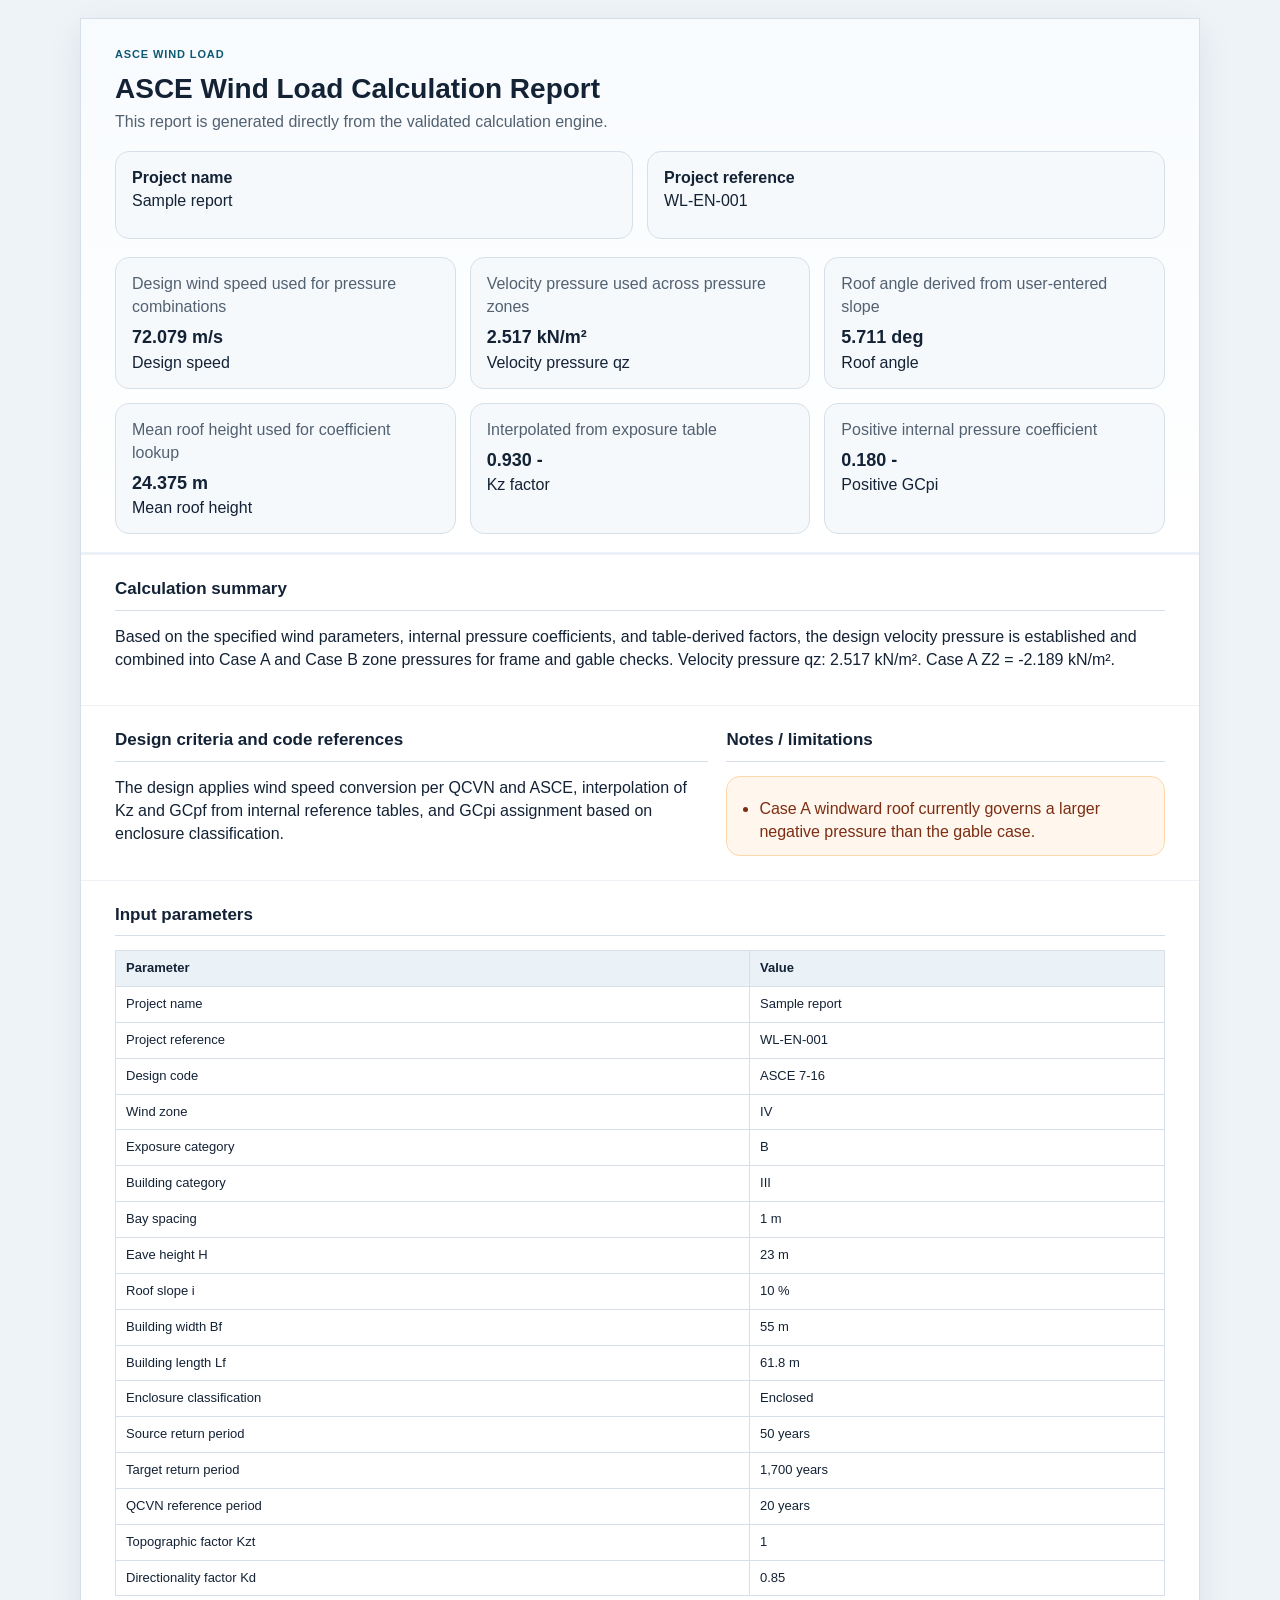
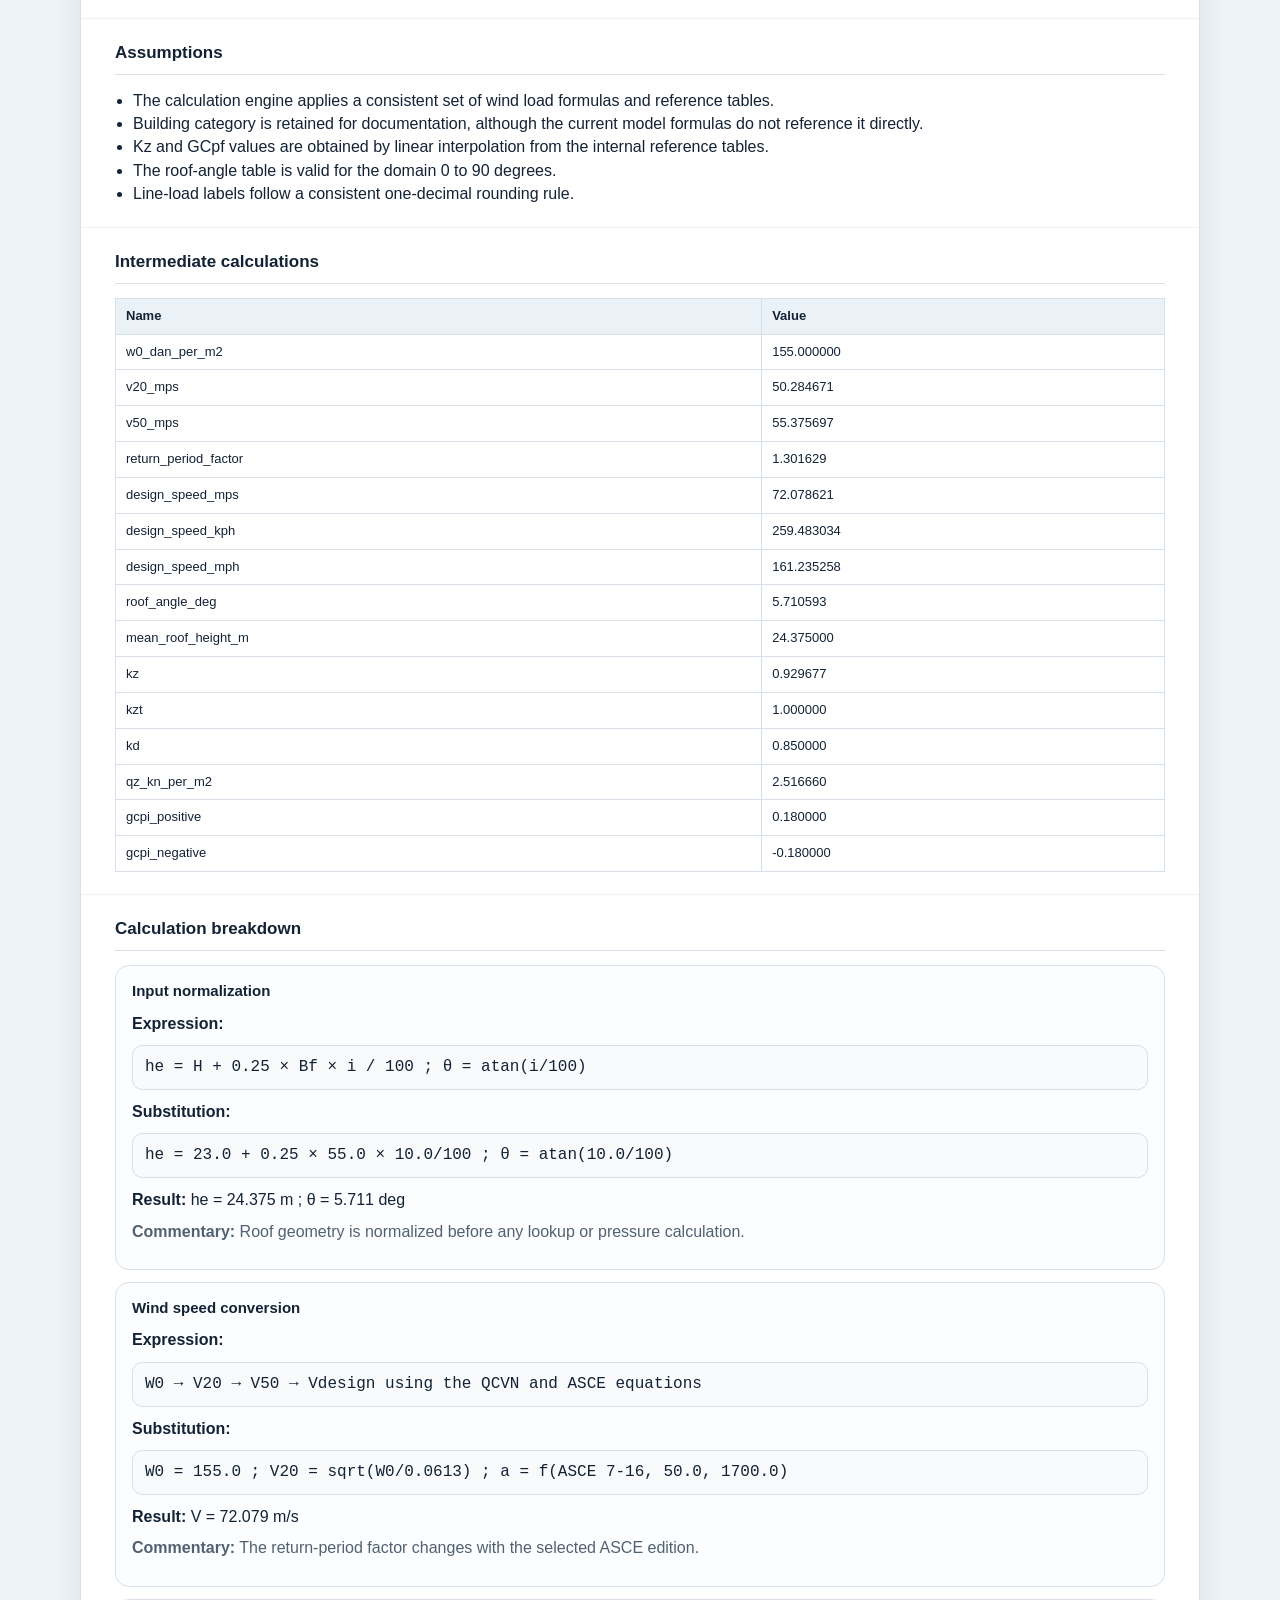
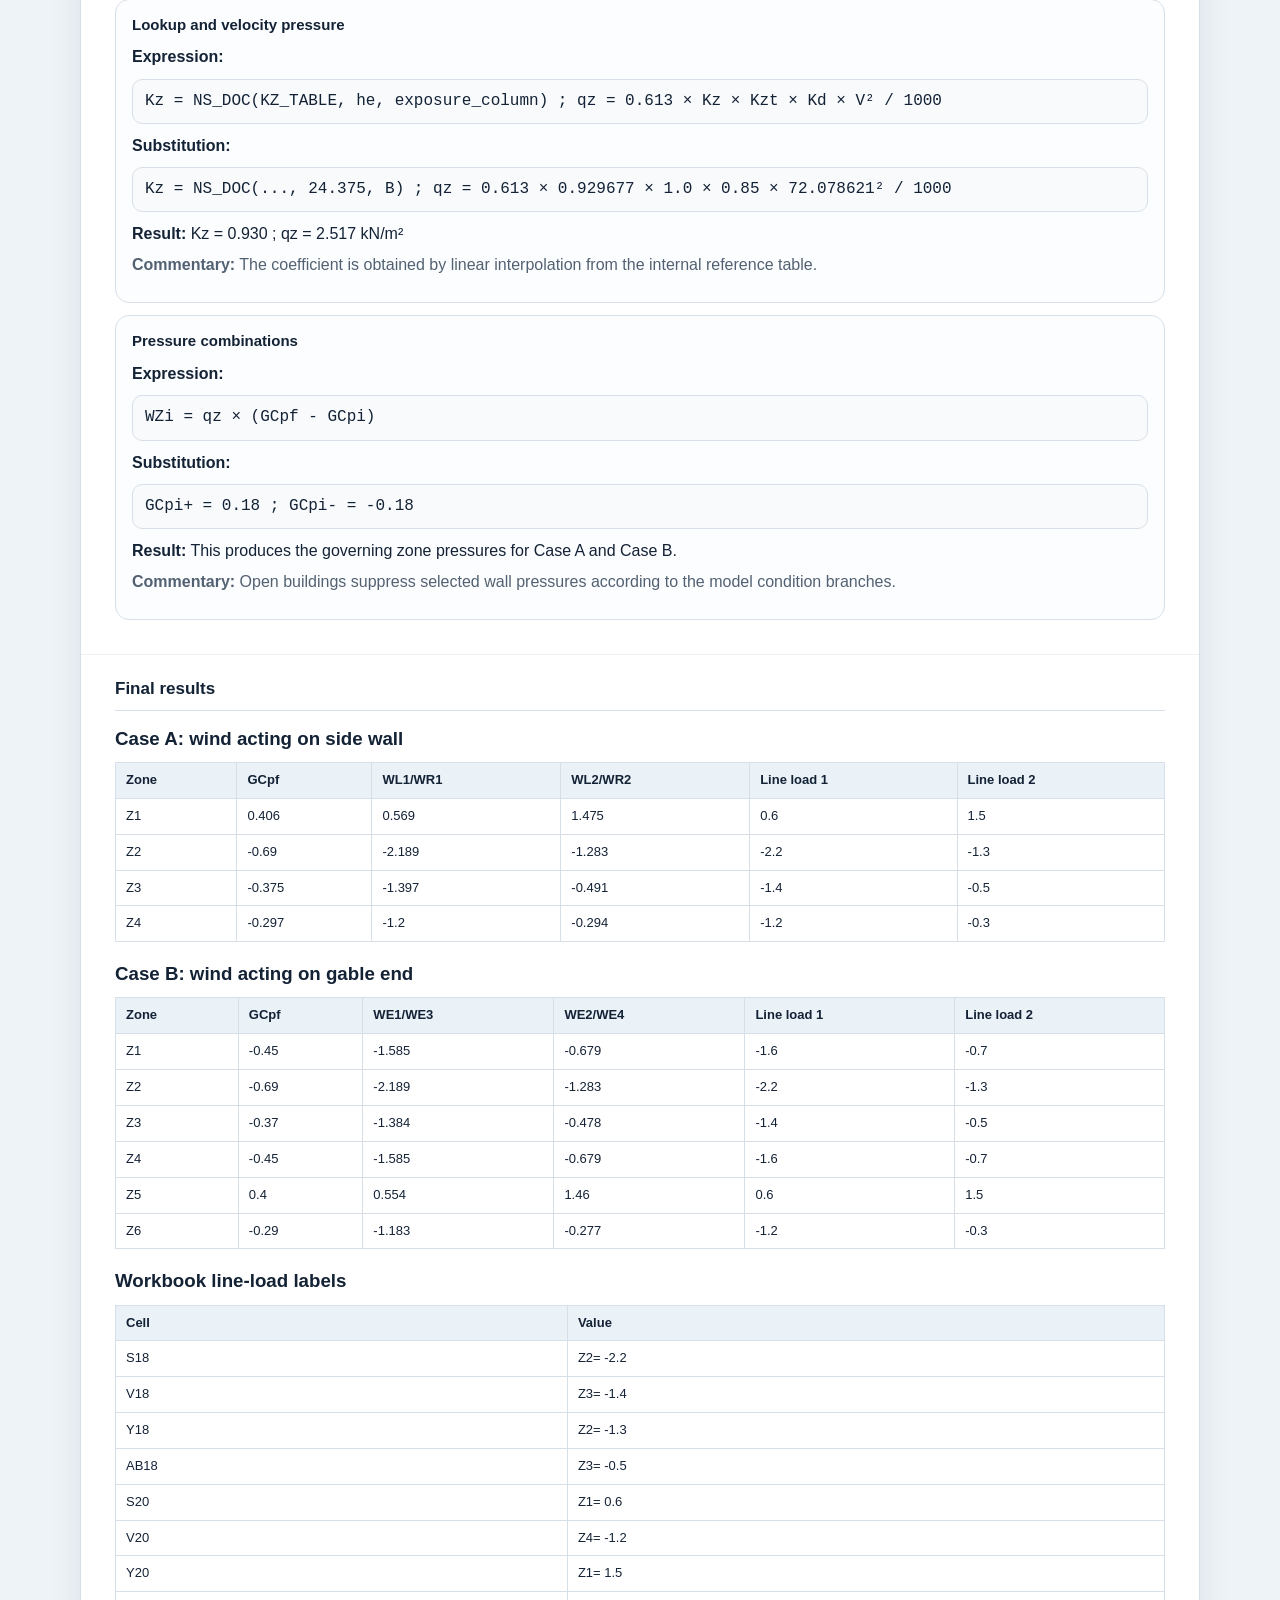
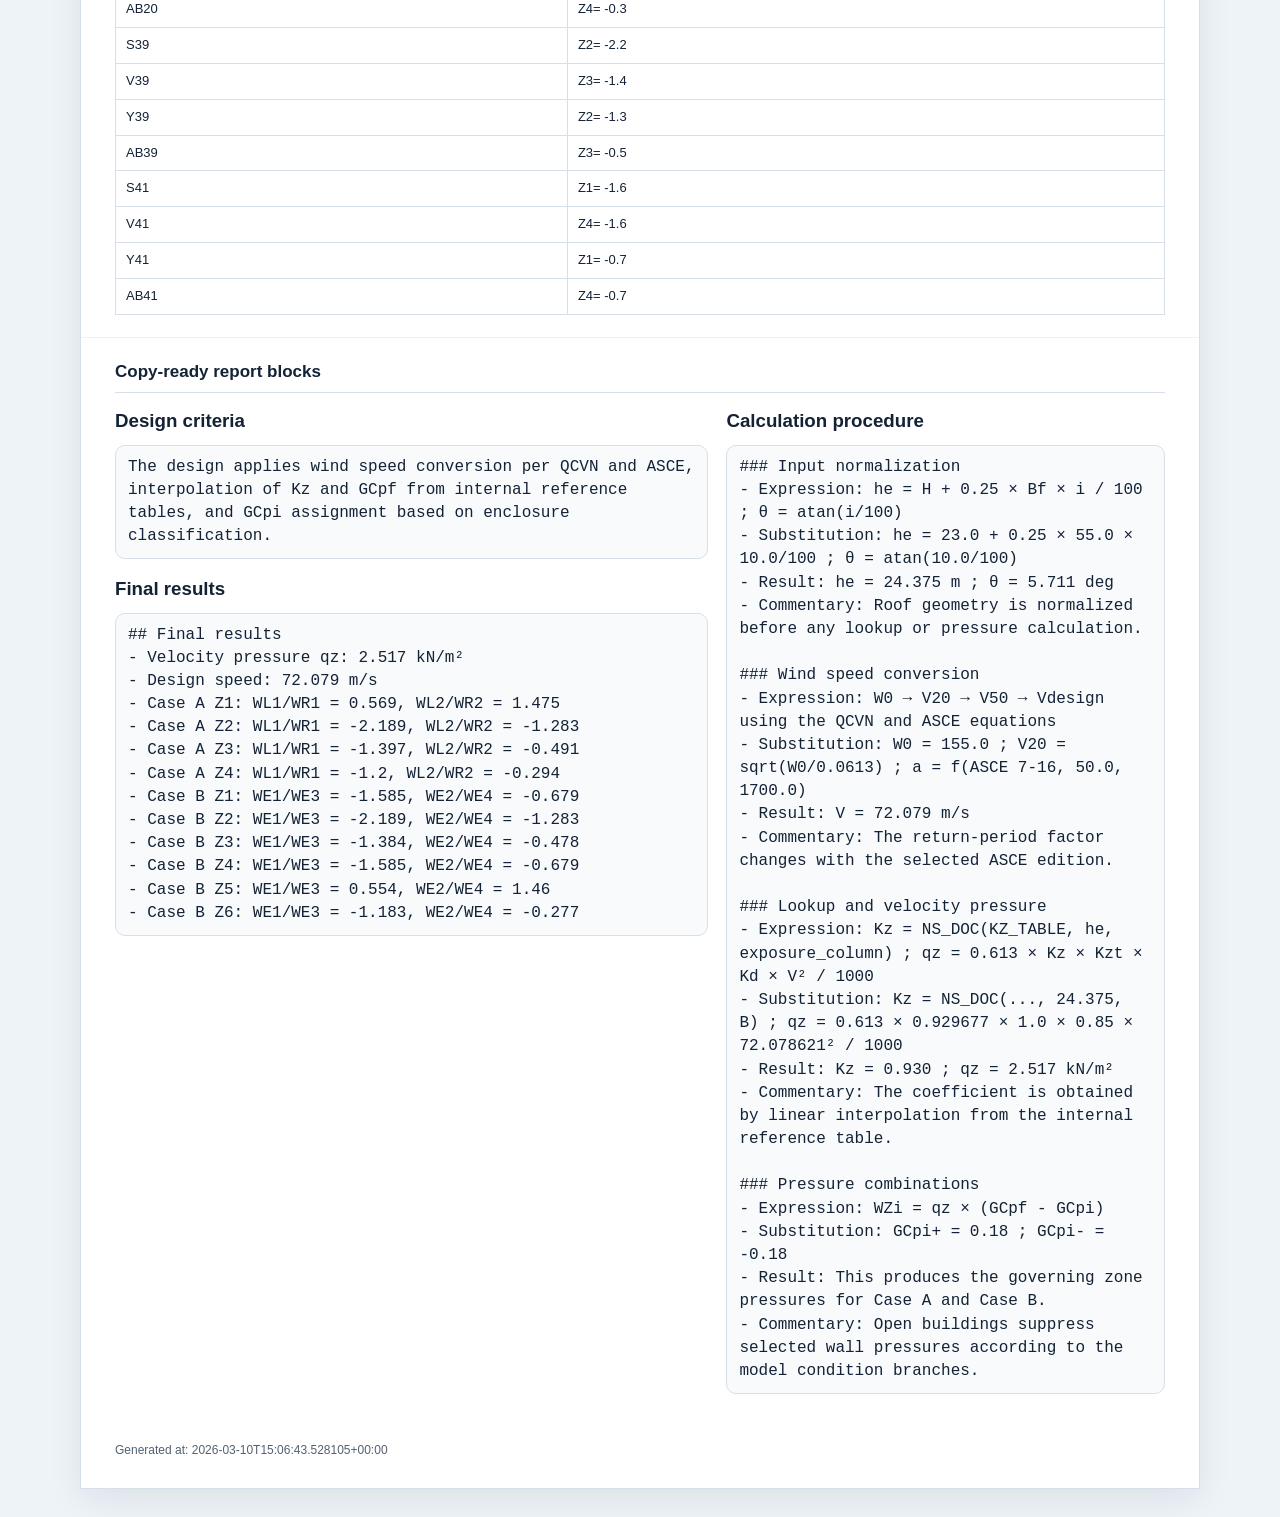
==== sample_reports/sample_report_en.html @ cc0cdf3c "Initial commit: Win Load ASCE app" ====
<!DOCTYPE html>
<html lang="en">
<head>
  <meta charset="UTF-8">
  <meta name="viewport" content="width=device-width, initial-scale=1.0">
  <title>ASCE Wind Load Calculation Report</title>
  <style>
    :root {
      --ink: #132235;
      --muted: #526171;
      --line: #d7e0e8;
      --panel: #f6f9fc;
      --accent: #0f5a73;
      --soft: #eaf2f8;
      --warn: #7c2d12;
      --warn-bg: #fff7ed;
    }
    * { box-sizing: border-box; }
    body {
      margin: 0;
      font-family: "Segoe UI", Arial, sans-serif;
      color: var(--ink);
      background: #eef3f8;
      line-height: 1.45;
    }
    .page {
      width: min(1120px, calc(100vw - 32px));
      margin: 18px auto 28px;
      background: white;
      border: 1px solid var(--line);
      box-shadow: 0 10px 32px rgba(15, 23, 42, 0.08);
    }
    .header {
      padding: 28px 34px 18px;
      border-bottom: 2px solid var(--soft);
      background: linear-gradient(180deg, #f8fbfe, white);
    }
    .eyebrow {
      margin: 0 0 6px;
      font-size: 11px;
      text-transform: uppercase;
      letter-spacing: 0.08em;
      color: var(--accent);
      font-weight: 800;
    }
    h1, h2, h3 { margin: 0; }
    h1 { font-size: 28px; }
    h2 {
      font-size: 17px;
      padding-bottom: 8px;
      border-bottom: 1px solid var(--line);
      margin-bottom: 14px;
    }
    p { margin: 0 0 12px; }
    .subtle { color: var(--muted); }
    .meta-grid, .summary-grid {
      display: grid;
      grid-template-columns: repeat(2, minmax(0, 1fr));
      gap: 14px;
      margin-top: 18px;
    }
    .summary-grid {
      grid-template-columns: repeat(3, minmax(0, 1fr));
    }
    .meta-card, .metric-card {
      border: 1px solid var(--line);
      border-radius: 14px;
      padding: 14px 16px;
      background: var(--panel);
    }
    .metric-card strong {
      display: block;
      font-size: 18px;
      margin-top: 6px;
    }
    .section {
      padding: 22px 34px;
      border-top: 1px solid #eef2f7;
    }
    .section-grid {
      display: grid;
      grid-template-columns: 1.15fr 0.85fr;
      gap: 18px;
    }
    table {
      width: 100%;
      border-collapse: collapse;
      margin-top: 10px;
      font-size: 13px;
    }
    th, td {
      border: 1px solid var(--line);
      padding: 8px 10px;
      vertical-align: top;
      text-align: left;
    }
    th {
      background: var(--soft);
      font-weight: 700;
    }
    .caption {
      margin-top: 10px;
      font-size: 12px;
      color: var(--muted);
    }
    .step {
      border: 1px solid var(--line);
      border-radius: 14px;
      padding: 14px 16px;
      margin-bottom: 12px;
      background: #fcfdff;
    }
    .step h3 {
      font-size: 15px;
      margin-bottom: 10px;
    }
    .formula {
      font-family: Consolas, monospace;
      background: #f8fafc;
      border: 1px solid var(--line);
      border-radius: 10px;
      padding: 10px 12px;
      margin: 10px 0;
      white-space: pre-wrap;
    }
    .warn-box {
      border: 1px solid #fed7aa;
      background: var(--warn-bg);
      color: var(--warn);
      border-radius: 14px;
      padding: 12px 14px;
    }
    ul { margin: 8px 0 0 18px; padding: 0; }
    .footer-note {
      padding: 16px 34px 28px;
      color: var(--muted);
      font-size: 12px;
    }
    @media print {
      body { background: white; }
      .page {
        width: auto;
        margin: 0;
        border: none;
        box-shadow: none;
      }
      .section, .header { page-break-inside: avoid; }
    }
  </style>
</head>
<body>
  <div class="page">
    <header class="header">
      <p class="eyebrow">ASCE WIND LOAD</p>
      <h1>ASCE Wind Load Calculation Report</h1>
      <p class="subtle">This report is generated directly from the validated calculation engine.</p>

      <div class="meta-grid">
        <div class="meta-card">
          <strong>Project name</strong>
          <p>Sample report</p>
        </div>
        <div class="meta-card">
          <strong>Project reference</strong>
          <p>WL-EN-001</p>
        </div>
      </div>

      <div class="summary-grid">
        
        <div class="metric-card">
          <span class="subtle">Design wind speed used for pressure combinations</span>
          <strong>72.079 m/s</strong>
          <div>Design speed</div>
        </div>
        
        <div class="metric-card">
          <span class="subtle">Velocity pressure used across pressure zones</span>
          <strong>2.517 kN/m²</strong>
          <div>Velocity pressure qz</div>
        </div>
        
        <div class="metric-card">
          <span class="subtle">Roof angle derived from user-entered slope</span>
          <strong>5.711 deg</strong>
          <div>Roof angle</div>
        </div>
        
        <div class="metric-card">
          <span class="subtle">Mean roof height used for coefficient lookup</span>
          <strong>24.375 m</strong>
          <div>Mean roof height</div>
        </div>
        
        <div class="metric-card">
          <span class="subtle">Interpolated from exposure table</span>
          <strong>0.930 -</strong>
          <div>Kz factor</div>
        </div>
        
        <div class="metric-card">
          <span class="subtle">Positive internal pressure coefficient</span>
          <strong>0.180 -</strong>
          <div>Positive GCpi</div>
        </div>
        
      </div>
    </header>

    <section class="section">
      <h2>Calculation summary</h2>
      <p>Based on the specified wind parameters, internal pressure coefficients, and table-derived factors, the design velocity pressure is established and combined into Case A and Case B zone pressures for frame and gable checks. Velocity pressure qz: 2.517 kN/m². Case A Z2 = -2.189 kN/m².</p>
    </section>

    <section class="section">
      <div class="section-grid">
        <div>
          <h2>Design criteria and code references</h2>
          <p>The design applies wind speed conversion per QCVN and ASCE, interpolation of Kz and GCpf from internal reference tables, and GCpi assignment based on enclosure classification.</p>
        </div>
        <div>
          <h2>Notes / limitations</h2>
          <div class="warn-box">
            <ul>
              
              <li>Case A windward roof currently governs a larger negative pressure than the gable case.</li>
              
            </ul>
          </div>
        </div>
      </div>
    </section>

    <section class="section">
      <h2>Input parameters</h2>
      <table>
        <thead>
          <tr><th>Parameter</th><th>Value</th></tr>
        </thead>
        <tbody>
          
          <tr><td>Project name</td><td>Sample report</td></tr>
          
          <tr><td>Project reference</td><td>WL-EN-001</td></tr>
          
          <tr><td>Design code</td><td>ASCE 7-16</td></tr>
          
          <tr><td>Wind zone</td><td>IV</td></tr>
          
          <tr><td>Exposure category</td><td>B</td></tr>
          
          <tr><td>Building category</td><td>III</td></tr>
          
          <tr><td>Bay spacing</td><td>1 m</td></tr>
          
          <tr><td>Eave height H</td><td>23 m</td></tr>
          
          <tr><td>Roof slope i</td><td>10 %</td></tr>
          
          <tr><td>Building width Bf</td><td>55 m</td></tr>
          
          <tr><td>Building length Lf</td><td>61.8 m</td></tr>
          
          <tr><td>Enclosure classification</td><td>Enclosed</td></tr>
          
          <tr><td>Source return period</td><td>50 years</td></tr>
          
          <tr><td>Target return period</td><td>1,700 years</td></tr>
          
          <tr><td>QCVN reference period</td><td>20 years</td></tr>
          
          <tr><td>Topographic factor Kzt</td><td>1</td></tr>
          
          <tr><td>Directionality factor Kd</td><td>0.85</td></tr>
          
        </tbody>
      </table>
    </section>

    <section class="section">
      <h2>Assumptions</h2>
      <ul>
        
        <li>The calculation engine applies a consistent set of wind load formulas and reference tables.</li>
        
        <li>Building category is retained for documentation, although the current model formulas do not reference it directly.</li>
        
        <li>Kz and GCpf values are obtained by linear interpolation from the internal reference tables.</li>
        
        <li>The roof-angle table is valid for the domain 0 to 90 degrees.</li>
        
        <li>Line-load labels follow a consistent one-decimal rounding rule.</li>
        
      </ul>
    </section>

    <section class="section">
      <h2>Intermediate calculations</h2>
      <table>
        <thead>
          <tr><th>Name</th><th>Value</th></tr>
        </thead>
        <tbody>
          
          <tr><td>w0_dan_per_m2</td><td>155.000000</td></tr>
          
          <tr><td>v20_mps</td><td>50.284671</td></tr>
          
          <tr><td>v50_mps</td><td>55.375697</td></tr>
          
          <tr><td>return_period_factor</td><td>1.301629</td></tr>
          
          <tr><td>design_speed_mps</td><td>72.078621</td></tr>
          
          <tr><td>design_speed_kph</td><td>259.483034</td></tr>
          
          <tr><td>design_speed_mph</td><td>161.235258</td></tr>
          
          <tr><td>roof_angle_deg</td><td>5.710593</td></tr>
          
          <tr><td>mean_roof_height_m</td><td>24.375000</td></tr>
          
          <tr><td>kz</td><td>0.929677</td></tr>
          
          <tr><td>kzt</td><td>1.000000</td></tr>
          
          <tr><td>kd</td><td>0.850000</td></tr>
          
          <tr><td>qz_kn_per_m2</td><td>2.516660</td></tr>
          
          <tr><td>gcpi_positive</td><td>0.180000</td></tr>
          
          <tr><td>gcpi_negative</td><td>-0.180000</td></tr>
          
        </tbody>
      </table>
    </section>

    <section class="section">
      <h2>Calculation breakdown</h2>
      
      <article class="step">
        <h3>Input normalization</h3>
        <div><strong>Expression:</strong></div>
        <div class="formula">he = H + 0.25 × Bf × i / 100 ; θ = atan(i/100)</div>
        <div><strong>Substitution:</strong></div>
        <div class="formula">he = 23.0 + 0.25 × 55.0 × 10.0/100 ; θ = atan(10.0/100)</div>
        <div><strong>Result:</strong> he = 24.375 m ; θ = 5.711 deg</div>
        <p class="subtle" style="margin-top: 8px;"><strong>Commentary:</strong> Roof geometry is normalized before any lookup or pressure calculation.</p>
      </article>
      
      <article class="step">
        <h3>Wind speed conversion</h3>
        <div><strong>Expression:</strong></div>
        <div class="formula">W0 → V20 → V50 → Vdesign using the QCVN and ASCE equations</div>
        <div><strong>Substitution:</strong></div>
        <div class="formula">W0 = 155.0 ; V20 = sqrt(W0/0.0613) ; a = f(ASCE 7-16, 50.0, 1700.0)</div>
        <div><strong>Result:</strong> V = 72.079 m/s</div>
        <p class="subtle" style="margin-top: 8px;"><strong>Commentary:</strong> The return-period factor changes with the selected ASCE edition.</p>
      </article>
      
      <article class="step">
        <h3>Lookup and velocity pressure</h3>
        <div><strong>Expression:</strong></div>
        <div class="formula">Kz = NS_DOC(KZ_TABLE, he, exposure_column) ; qz = 0.613 × Kz × Kzt × Kd × V² / 1000</div>
        <div><strong>Substitution:</strong></div>
        <div class="formula">Kz = NS_DOC(..., 24.375, B) ; qz = 0.613 × 0.929677 × 1.0 × 0.85 × 72.078621² / 1000</div>
        <div><strong>Result:</strong> Kz = 0.930 ; qz = 2.517 kN/m²</div>
        <p class="subtle" style="margin-top: 8px;"><strong>Commentary:</strong> The coefficient is obtained by linear interpolation from the internal reference table.</p>
      </article>
      
      <article class="step">
        <h3>Pressure combinations</h3>
        <div><strong>Expression:</strong></div>
        <div class="formula">WZi = qz × (GCpf - GCpi)</div>
        <div><strong>Substitution:</strong></div>
        <div class="formula">GCpi+ = 0.18 ; GCpi- = -0.18</div>
        <div><strong>Result:</strong> This produces the governing zone pressures for Case A and Case B.</div>
        <p class="subtle" style="margin-top: 8px;"><strong>Commentary:</strong> Open buildings suppress selected wall pressures according to the model condition branches.</p>
      </article>
      
    </section>

    <section class="section">
      <h2>Final results</h2>
      <h3 style="margin-bottom: 10px;">Case A: wind acting on side wall</h3>
      <table>
        <thead>
          <tr><th>Zone</th><th>GCpf</th><th>WL1/WR1</th><th>WL2/WR2</th><th>Line load 1</th><th>Line load 2</th></tr>
        </thead>
        <tbody>
          
          <tr>
            <td>Z1</td>
            <td>0.406</td>
            <td>0.569</td>
            <td>1.475</td>
            <td>0.6</td>
            <td>1.5</td>
          </tr>
          
          <tr>
            <td>Z2</td>
            <td>-0.69</td>
            <td>-2.189</td>
            <td>-1.283</td>
            <td>-2.2</td>
            <td>-1.3</td>
          </tr>
          
          <tr>
            <td>Z3</td>
            <td>-0.375</td>
            <td>-1.397</td>
            <td>-0.491</td>
            <td>-1.4</td>
            <td>-0.5</td>
          </tr>
          
          <tr>
            <td>Z4</td>
            <td>-0.297</td>
            <td>-1.2</td>
            <td>-0.294</td>
            <td>-1.2</td>
            <td>-0.3</td>
          </tr>
          
        </tbody>
      </table>

      <h3 style="margin: 18px 0 10px;">Case B: wind acting on gable end</h3>
      <table>
        <thead>
          <tr><th>Zone</th><th>GCpf</th><th>WE1/WE3</th><th>WE2/WE4</th><th>Line load 1</th><th>Line load 2</th></tr>
        </thead>
        <tbody>
          
          <tr>
            <td>Z1</td>
            <td>-0.45</td>
            <td>-1.585</td>
            <td>-0.679</td>
            <td>-1.6</td>
            <td>-0.7</td>
          </tr>
          
          <tr>
            <td>Z2</td>
            <td>-0.69</td>
            <td>-2.189</td>
            <td>-1.283</td>
            <td>-2.2</td>
            <td>-1.3</td>
          </tr>
          
          <tr>
            <td>Z3</td>
            <td>-0.37</td>
            <td>-1.384</td>
            <td>-0.478</td>
            <td>-1.4</td>
            <td>-0.5</td>
          </tr>
          
          <tr>
            <td>Z4</td>
            <td>-0.45</td>
            <td>-1.585</td>
            <td>-0.679</td>
            <td>-1.6</td>
            <td>-0.7</td>
          </tr>
          
          <tr>
            <td>Z5</td>
            <td>0.4</td>
            <td>0.554</td>
            <td>1.46</td>
            <td>0.6</td>
            <td>1.5</td>
          </tr>
          
          <tr>
            <td>Z6</td>
            <td>-0.29</td>
            <td>-1.183</td>
            <td>-0.277</td>
            <td>-1.2</td>
            <td>-0.3</td>
          </tr>
          
        </tbody>
      </table>

      <h3 style="margin: 18px 0 10px;">Workbook line-load labels</h3>
      <table>
        <thead><tr><th>Cell</th><th>Value</th></tr></thead>
        <tbody>
          
          <tr><td>S18</td><td>Z2= -2.2</td></tr>
          
          <tr><td>V18</td><td>Z3= -1.4</td></tr>
          
          <tr><td>Y18</td><td>Z2= -1.3</td></tr>
          
          <tr><td>AB18</td><td>Z3= -0.5</td></tr>
          
          <tr><td>S20</td><td>Z1= 0.6</td></tr>
          
          <tr><td>V20</td><td>Z4= -1.2</td></tr>
          
          <tr><td>Y20</td><td>Z1= 1.5</td></tr>
          
          <tr><td>AB20</td><td>Z4= -0.3</td></tr>
          
          <tr><td>S39</td><td>Z2= -2.2</td></tr>
          
          <tr><td>V39</td><td>Z3= -1.4</td></tr>
          
          <tr><td>Y39</td><td>Z2= -1.3</td></tr>
          
          <tr><td>AB39</td><td>Z3= -0.5</td></tr>
          
          <tr><td>S41</td><td>Z1= -1.6</td></tr>
          
          <tr><td>V41</td><td>Z4= -1.6</td></tr>
          
          <tr><td>Y41</td><td>Z1= -0.7</td></tr>
          
          <tr><td>AB41</td><td>Z4= -0.7</td></tr>
          
        </tbody>
      </table>
    </section>

    <section class="section">
      <h2>Copy-ready report blocks</h2>
      <div class="section-grid">
        <div>
          <h3 style="margin-bottom: 10px;">Design criteria</h3>
          <div class="formula">The design applies wind speed conversion per QCVN and ASCE, interpolation of Kz and GCpf from internal reference tables, and GCpi assignment based on enclosure classification.</div>
          <h3 style="margin: 16px 0 10px;">Final results</h3>
          <div class="formula">## Final results
- Velocity pressure qz: 2.517 kN/m²
- Design speed: 72.079 m/s
- Case A Z1: WL1/WR1 = 0.569, WL2/WR2 = 1.475
- Case A Z2: WL1/WR1 = -2.189, WL2/WR2 = -1.283
- Case A Z3: WL1/WR1 = -1.397, WL2/WR2 = -0.491
- Case A Z4: WL1/WR1 = -1.2, WL2/WR2 = -0.294
- Case B Z1: WE1/WE3 = -1.585, WE2/WE4 = -0.679
- Case B Z2: WE1/WE3 = -2.189, WE2/WE4 = -1.283
- Case B Z3: WE1/WE3 = -1.384, WE2/WE4 = -0.478
- Case B Z4: WE1/WE3 = -1.585, WE2/WE4 = -0.679
- Case B Z5: WE1/WE3 = 0.554, WE2/WE4 = 1.46
- Case B Z6: WE1/WE3 = -1.183, WE2/WE4 = -0.277</div>
        </div>
        <div>
          <h3 style="margin-bottom: 10px;">Calculation procedure</h3>
          <div class="formula">### Input normalization
- Expression: he = H + 0.25 × Bf × i / 100 ; θ = atan(i/100)
- Substitution: he = 23.0 + 0.25 × 55.0 × 10.0/100 ; θ = atan(10.0/100)
- Result: he = 24.375 m ; θ = 5.711 deg
- Commentary: Roof geometry is normalized before any lookup or pressure calculation.

### Wind speed conversion
- Expression: W0 → V20 → V50 → Vdesign using the QCVN and ASCE equations
- Substitution: W0 = 155.0 ; V20 = sqrt(W0/0.0613) ; a = f(ASCE 7-16, 50.0, 1700.0)
- Result: V = 72.079 m/s
- Commentary: The return-period factor changes with the selected ASCE edition.

### Lookup and velocity pressure
- Expression: Kz = NS_DOC(KZ_TABLE, he, exposure_column) ; qz = 0.613 × Kz × Kzt × Kd × V² / 1000
- Substitution: Kz = NS_DOC(..., 24.375, B) ; qz = 0.613 × 0.929677 × 1.0 × 0.85 × 72.078621² / 1000
- Result: Kz = 0.930 ; qz = 2.517 kN/m²
- Commentary: The coefficient is obtained by linear interpolation from the internal reference table.

### Pressure combinations
- Expression: WZi = qz × (GCpf - GCpi)
- Substitution: GCpi+ = 0.18 ; GCpi- = -0.18
- Result: This produces the governing zone pressures for Case A and Case B.
- Commentary: Open buildings suppress selected wall pressures according to the model condition branches.</div>
        </div>
      </div>
    </section>

    <div class="footer-note">
      Generated at: 2026-03-10T15:06:43.528105+00:00
    </div>
  </div>
</body>
</html>
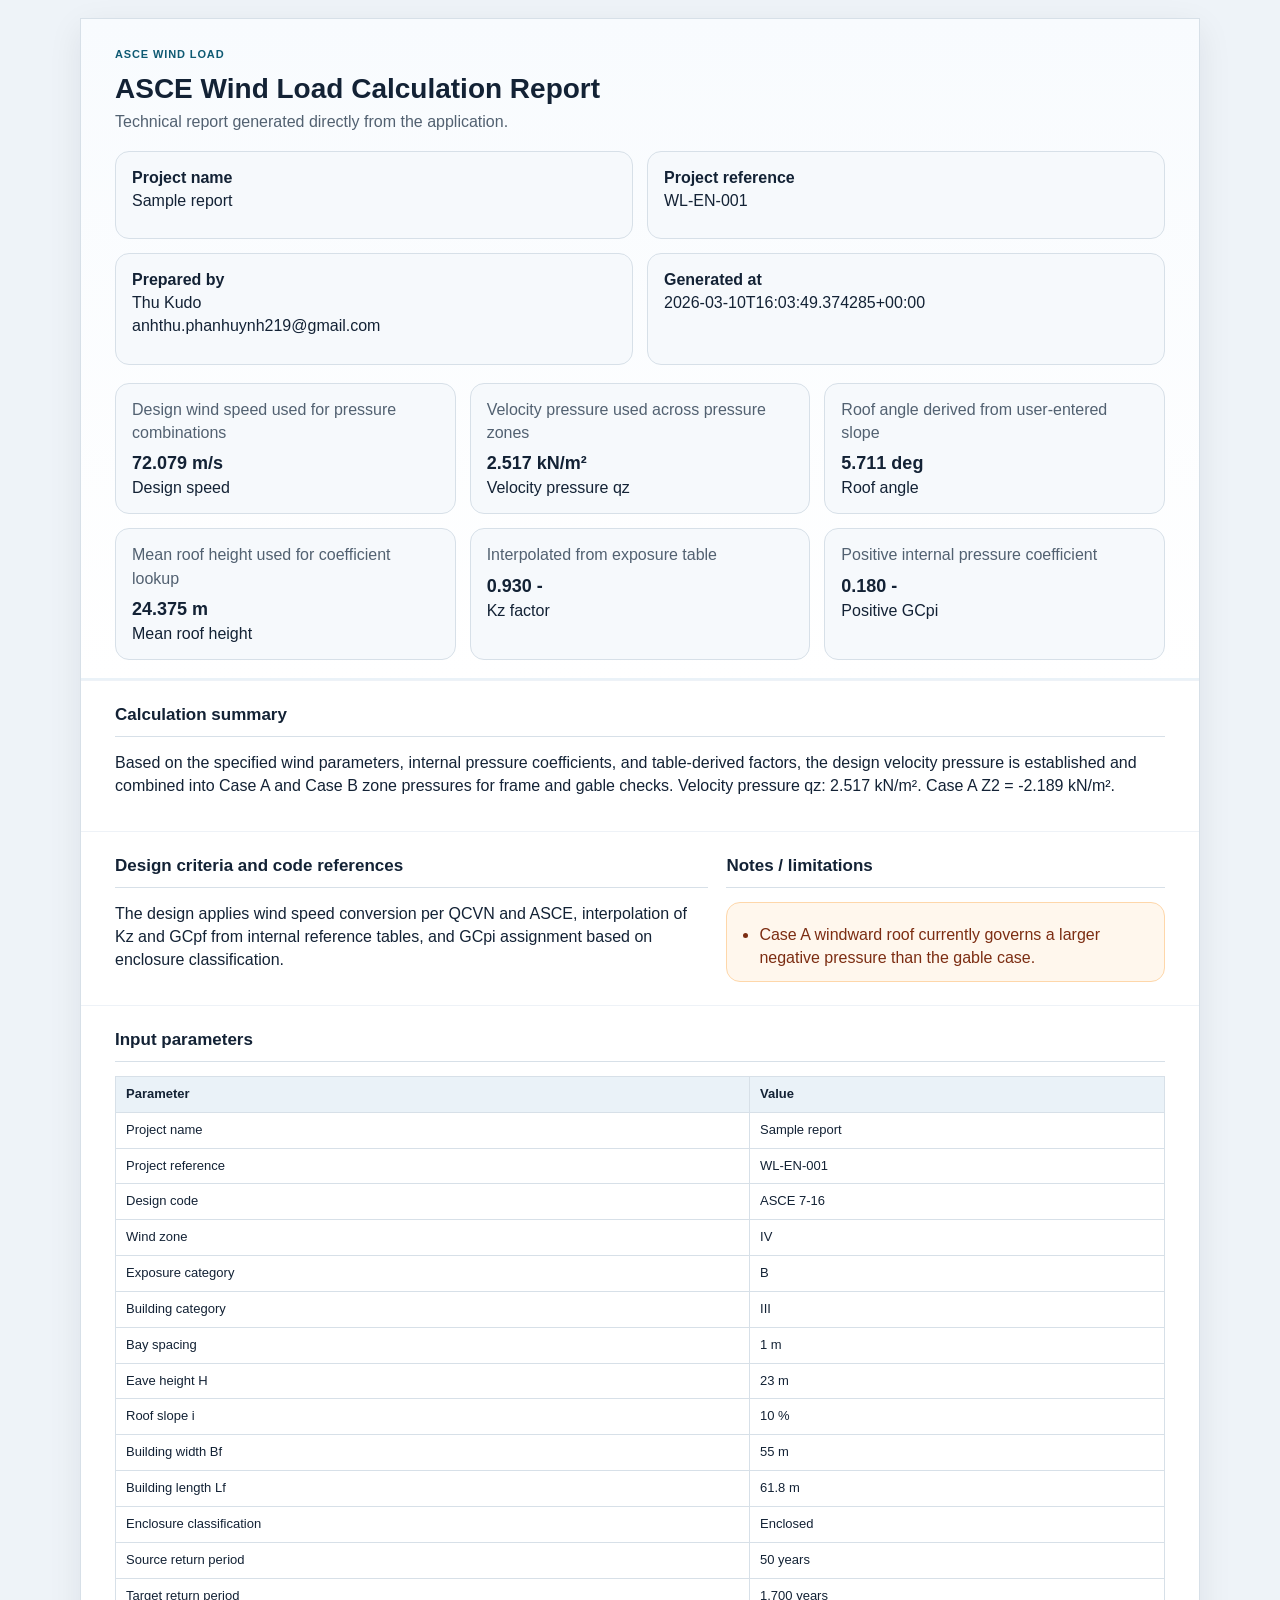
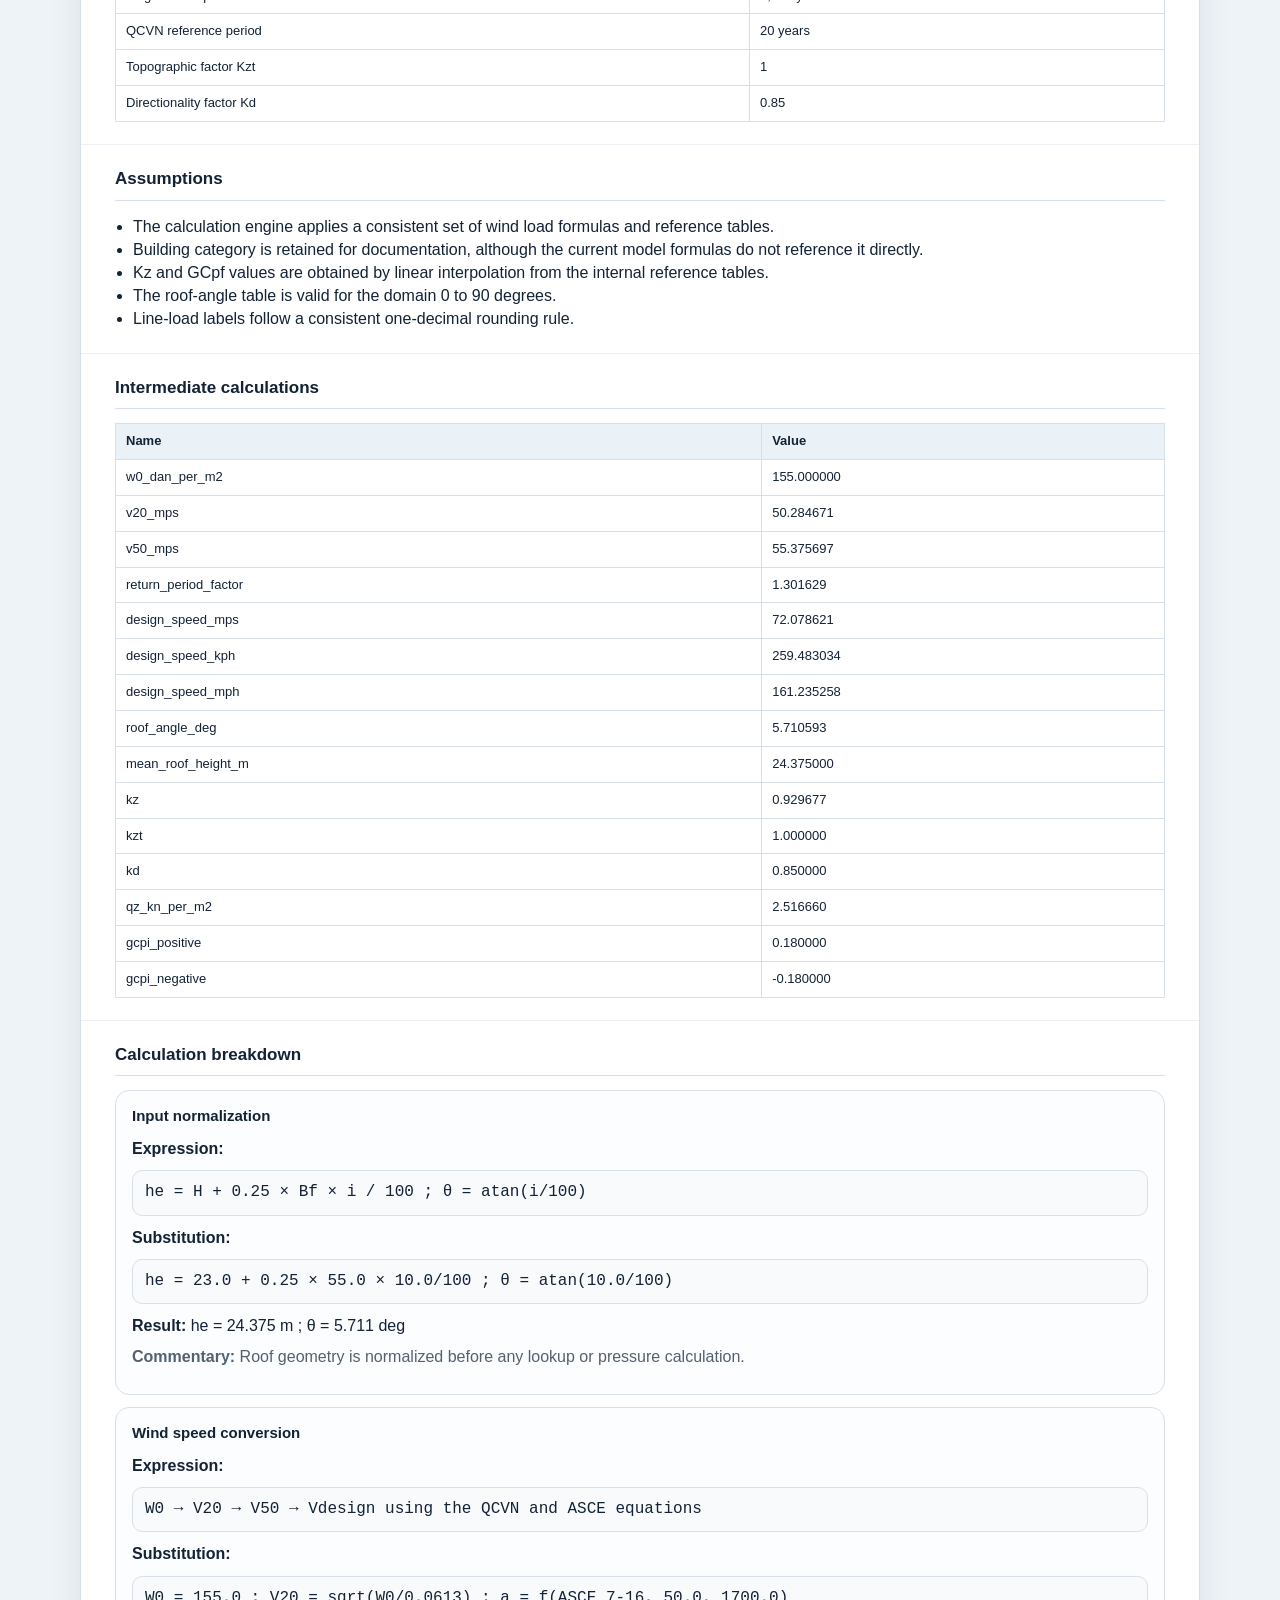
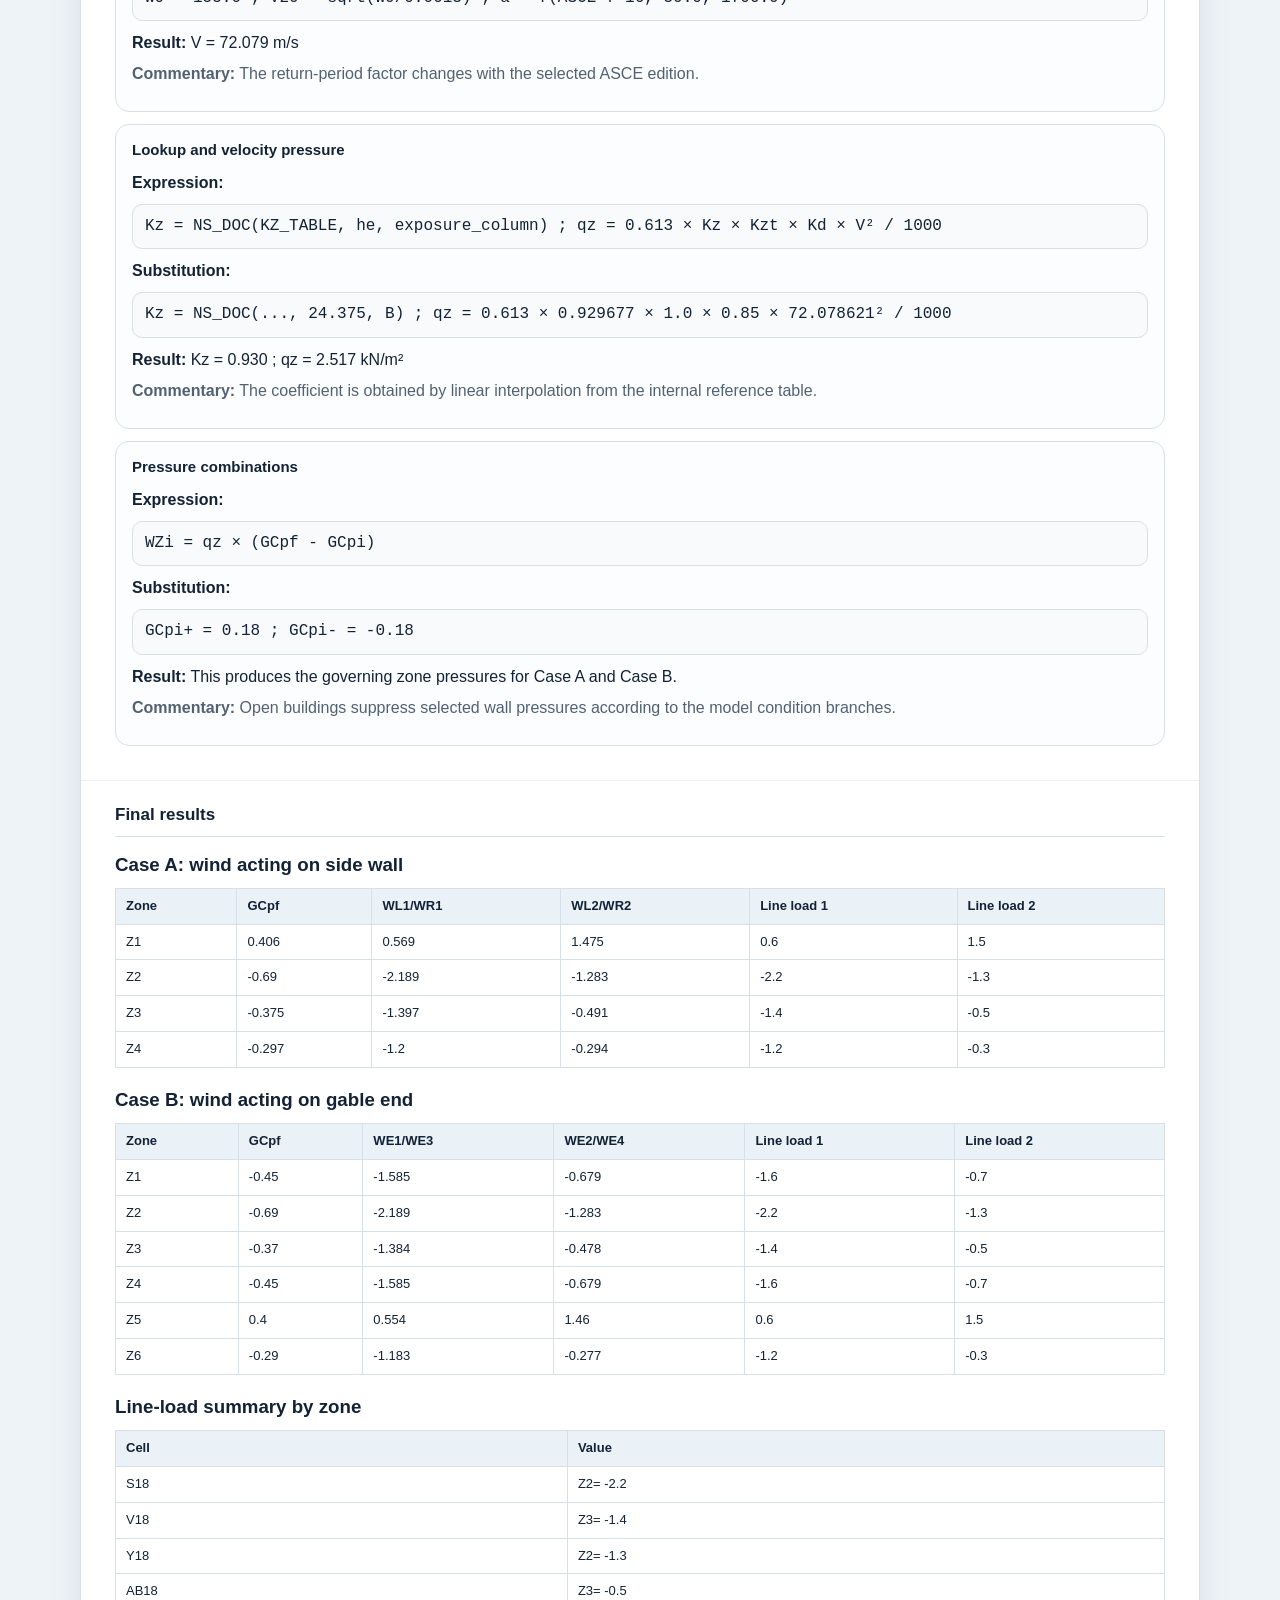
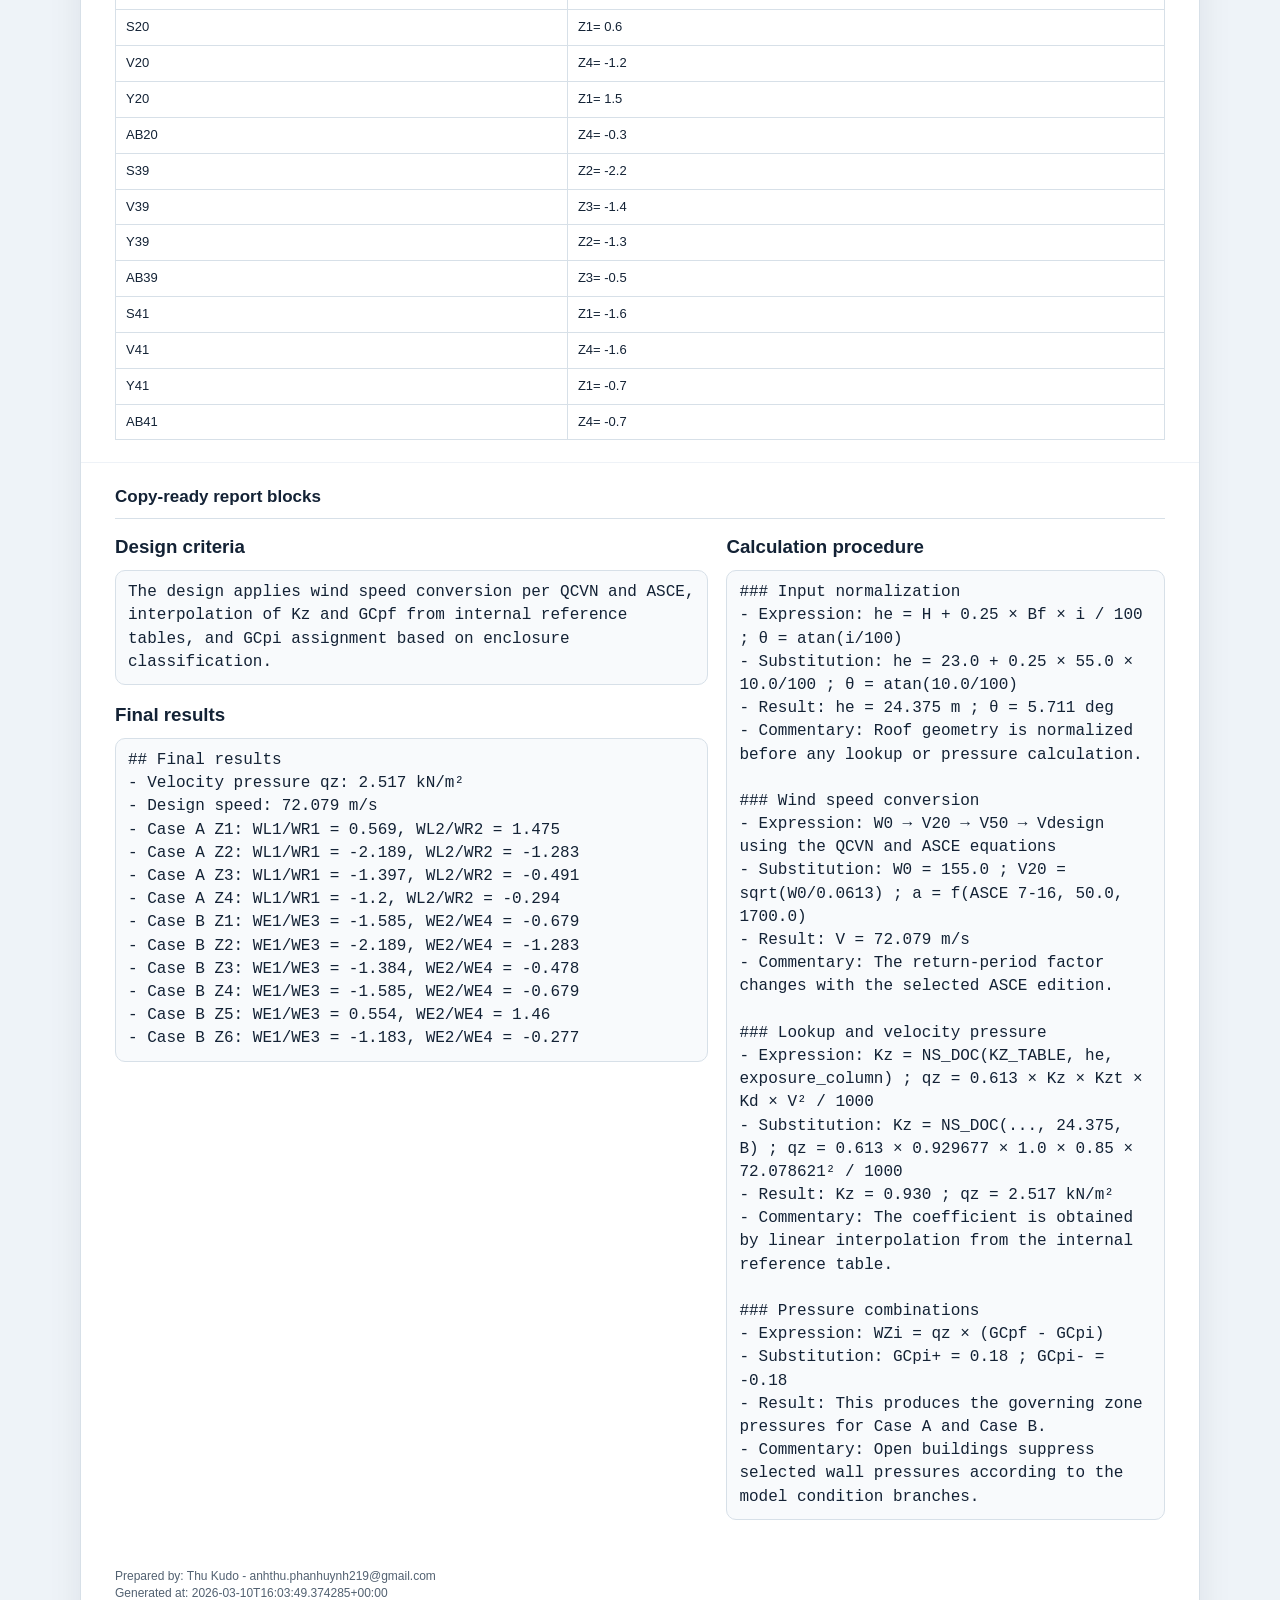
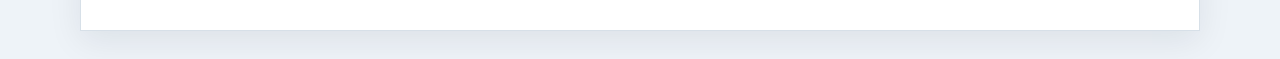
==== commit 2fa50624: "Update app branding and author metadata" ====
--- a/sample_reports/sample_report_en.html
+++ b/sample_reports/sample_report_en.html
@@ -153,7 +153,7 @@
     <header class="header">
       <p class="eyebrow">ASCE WIND LOAD</p>
       <h1>ASCE Wind Load Calculation Report</h1>
-      <p class="subtle">This report is generated directly from the validated calculation engine.</p>
+      <p class="subtle">Technical report generated directly from the application.</p>
 
       <div class="meta-grid">
         <div class="meta-card">
@@ -163,6 +163,14 @@
         <div class="meta-card">
           <strong>Project reference</strong>
           <p>WL-EN-001</p>
+        </div>
+        <div class="meta-card">
+          <strong>Prepared by</strong>
+          <p>Thu Kudo<br>anhthu.phanhuynh219@gmail.com</p>
+        </div>
+        <div class="meta-card">
+          <strong>Generated at</strong>
+          <p>2026-03-10T16:03:49.374285+00:00</p>
         </div>
       </div>
 
@@ -493,7 +501,7 @@
         </tbody>
       </table>
 
-      <h3 style="margin: 18px 0 10px;">Workbook line-load labels</h3>
+      <h3 style="margin: 18px 0 10px;">Line-load summary by zone</h3>
       <table>
         <thead><tr><th>Cell</th><th>Value</th></tr></thead>
         <tbody>
@@ -585,7 +593,8 @@
     </section>
 
     <div class="footer-note">
-      Generated at: 2026-03-10T15:06:43.528105+00:00
+      Prepared by: Thu Kudo - anhthu.phanhuynh219@gmail.com<br>
+      Generated at: 2026-03-10T16:03:49.374285+00:00
     </div>
   </div>
 </body>
